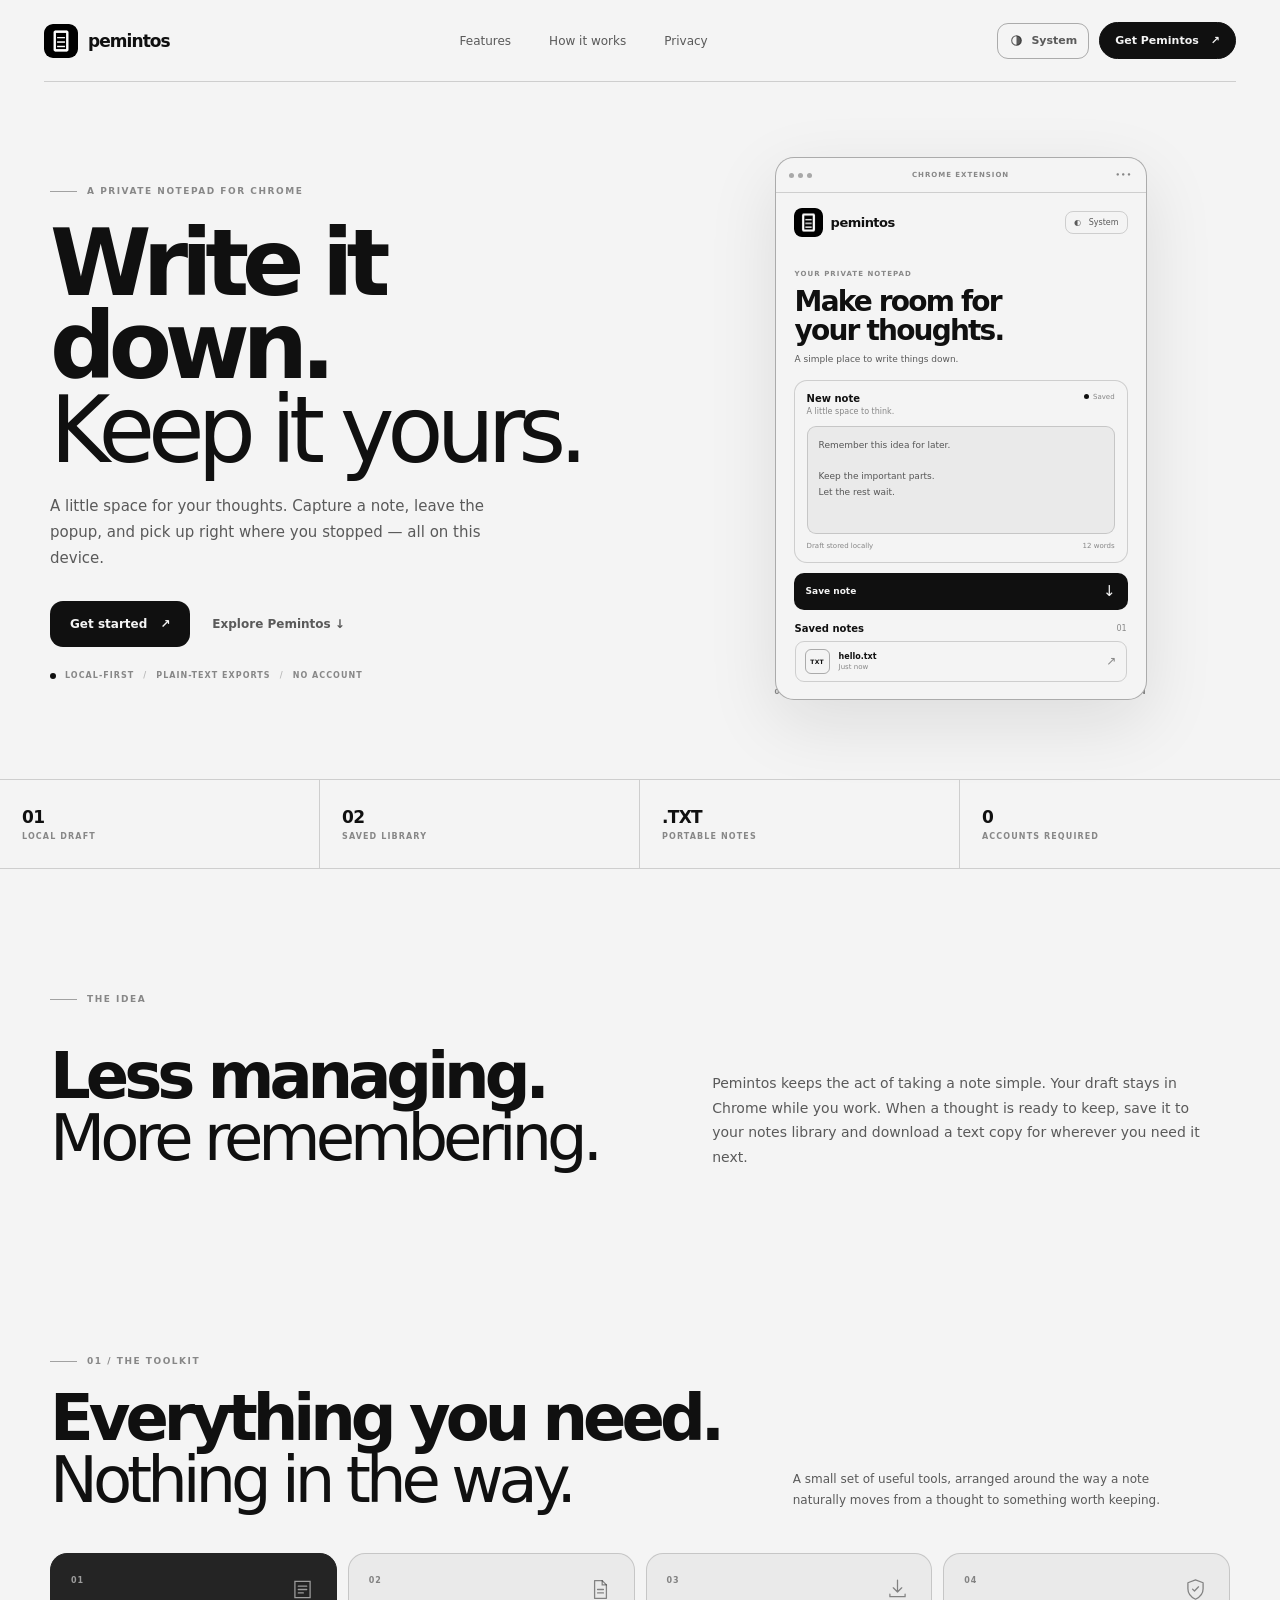
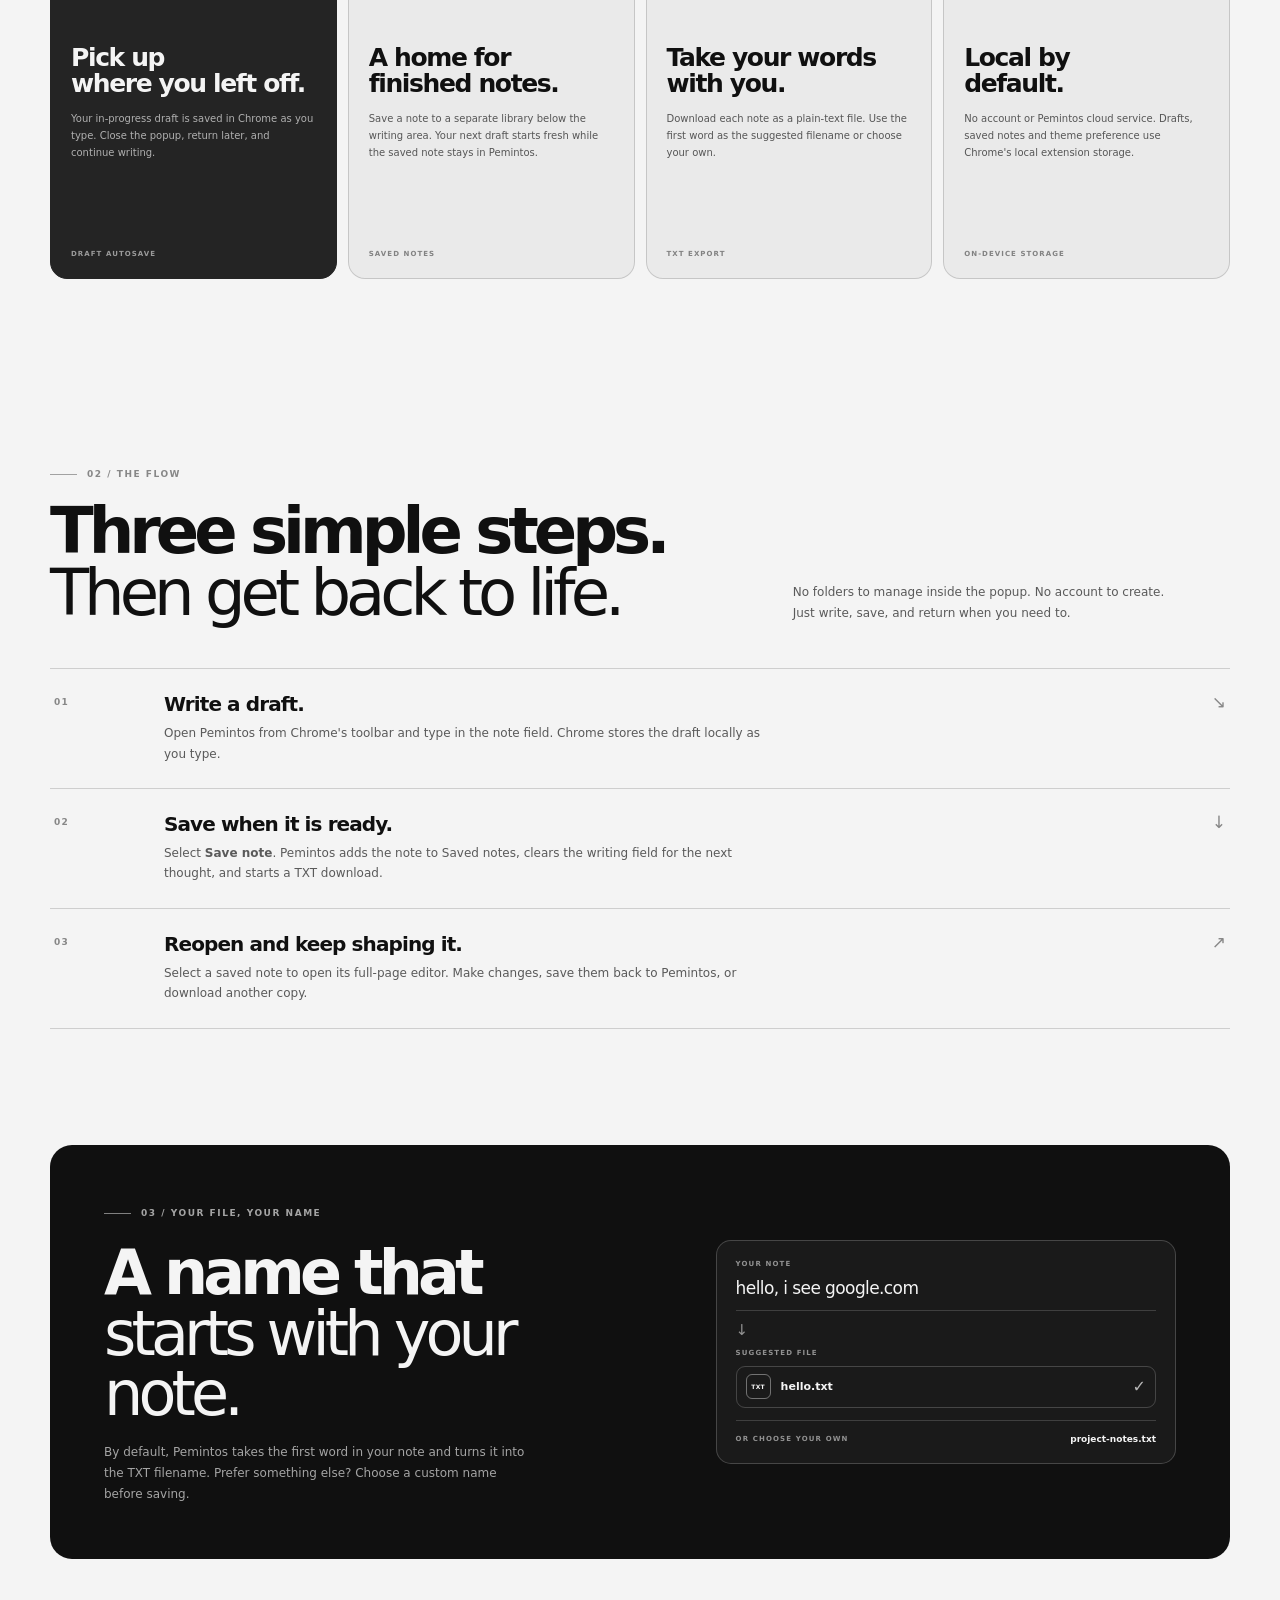
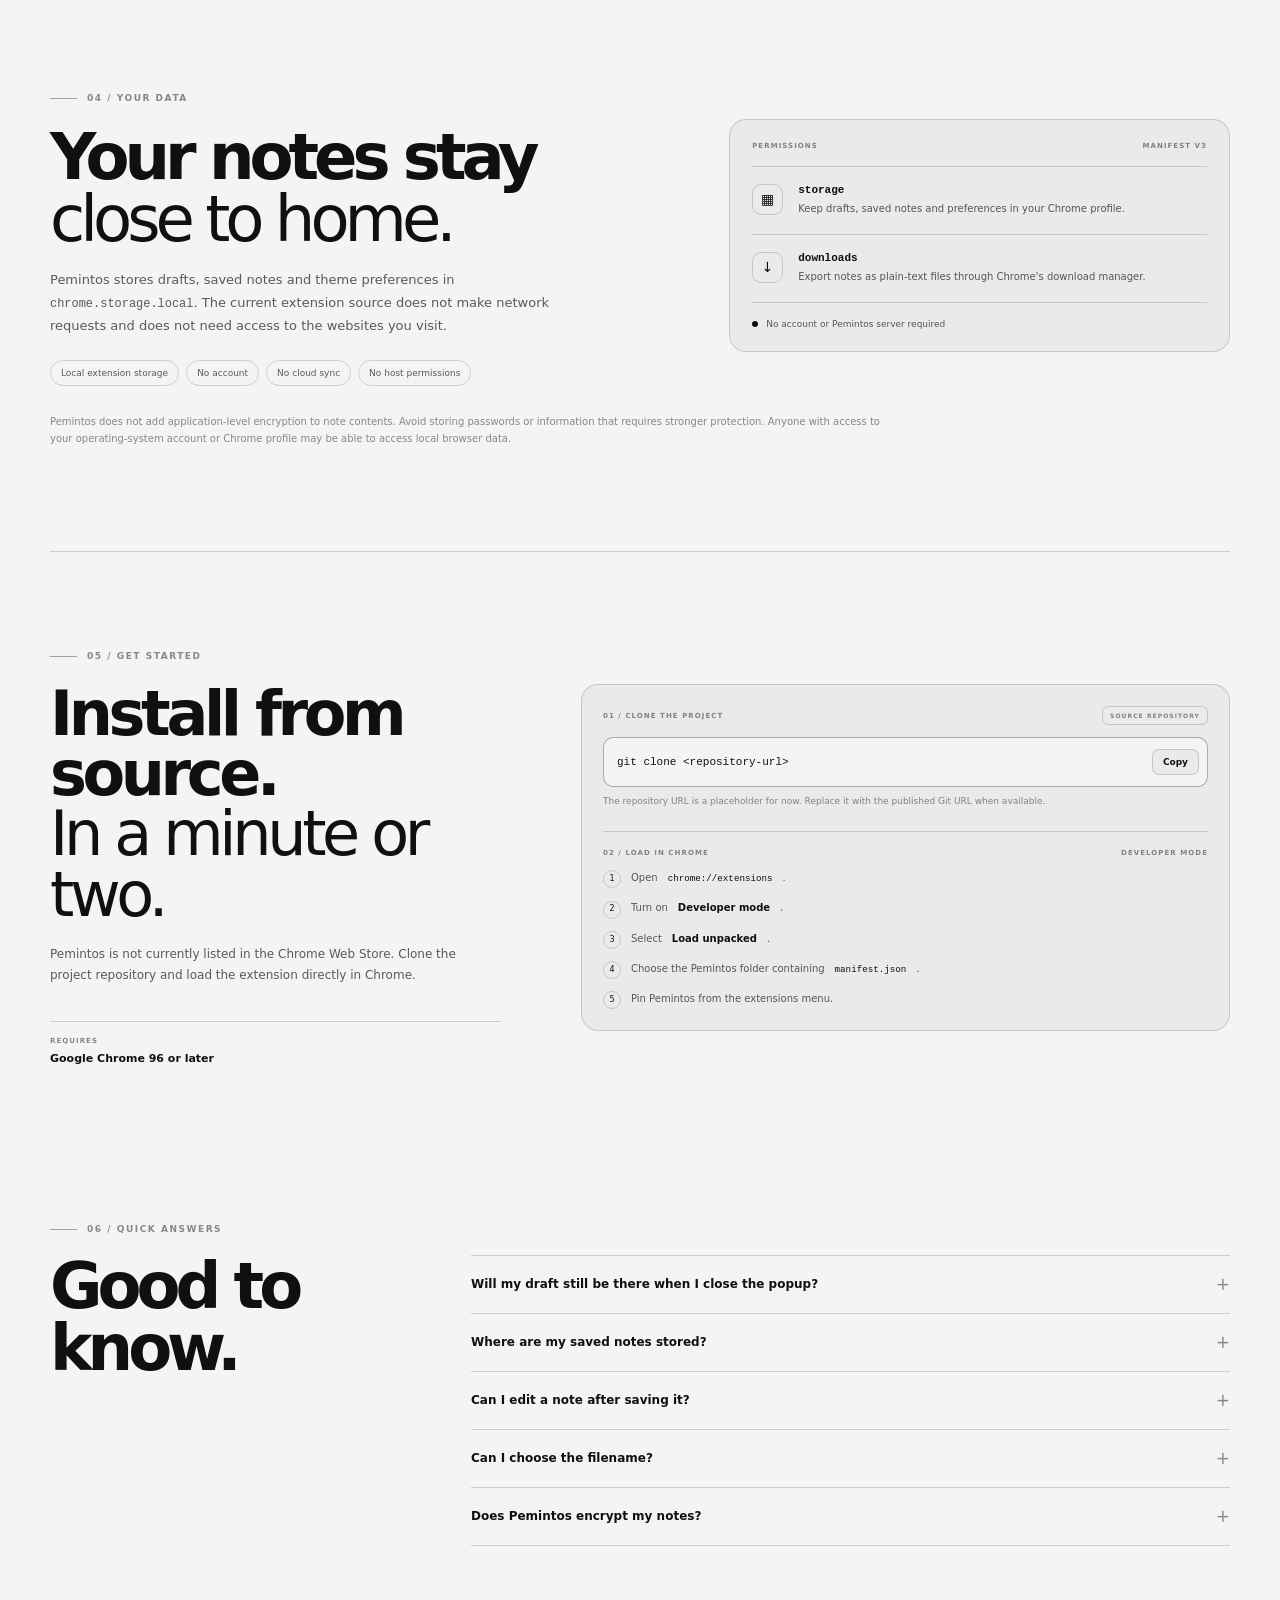
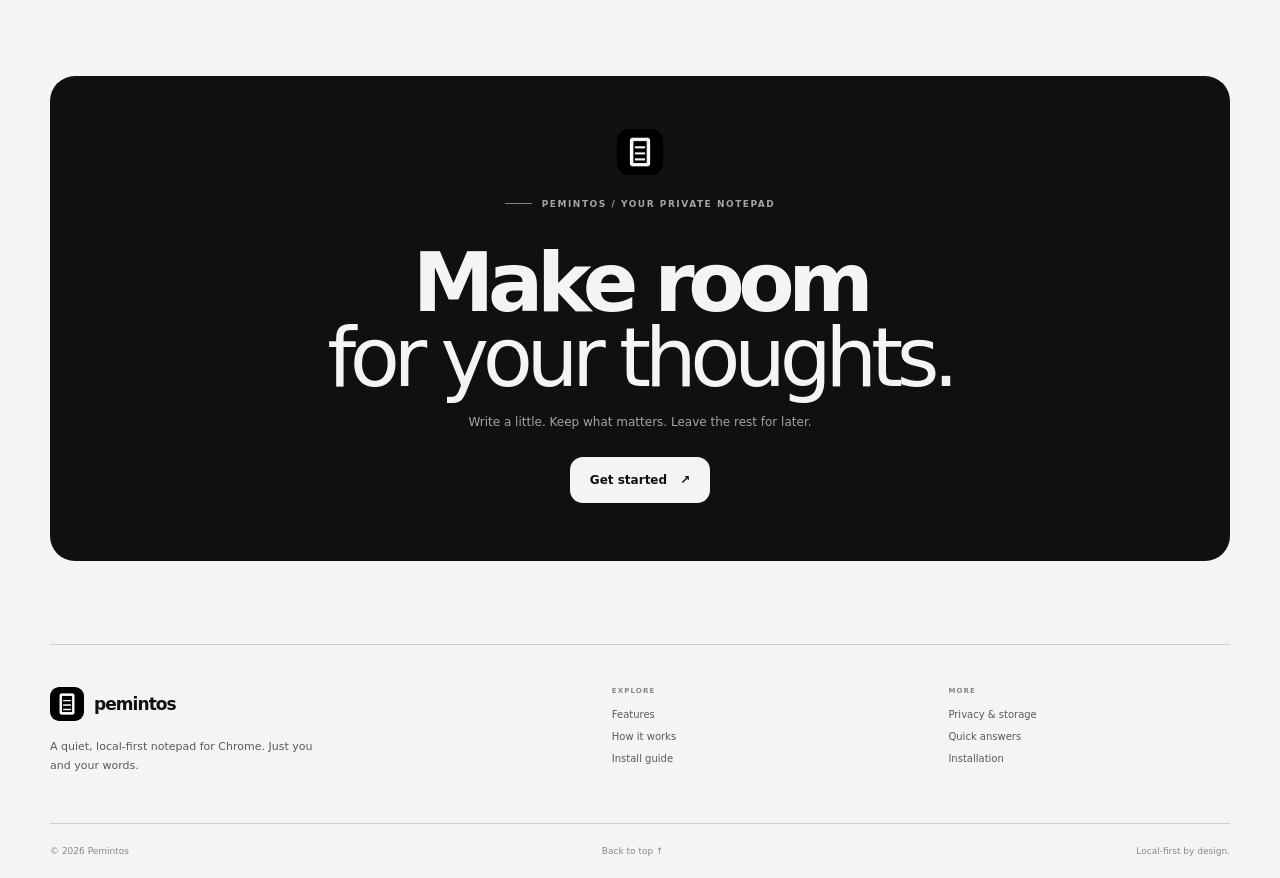
==== docs/index.html @ c8da576e "feat: initial release of Pemintos Chrome extension and website" ====
<!doctype html>
<html lang="en" data-theme="system">
<head>
  <meta charset="utf-8">
  <meta name="viewport" content="width=device-width, initial-scale=1">
  <meta name="color-scheme" content="light dark">
  <meta name="theme-color" content="#F4F4F4">
  <meta name="description" content="Pemintos is a quiet, local-first notepad for Chrome. Write a thought, keep it in your browser, and download it as a plain-text file when you're ready.">
  <meta property="og:type" content="website">
  <meta property="og:title" content="Pemintos — A little space for your thoughts">
  <meta property="og:description" content="A quiet, local-first notepad for Google Chrome.">
  <meta property="og:image" content="assets/logo.png">
  <title>Pemintos — A little space for your thoughts</title>
  <link rel="icon" type="image/png" href="assets/logo.png">
  <link rel="preload" href="assets/logo.png" as="image">
  <link rel="stylesheet" href="styles.css">
  <script src="script.js" defer></script>
</head>
<body>
  <header class="site-header" id="top">
    <a class="brand" href="#top" aria-label="Pemintos home">
      <img class="brand-mark" src="assets/logo.png" width="34" height="34" alt="">
      <span>pemintos</span>
    </a>

    <nav class="top-nav" aria-label="Main navigation">
      <a href="#features">Features</a>
      <a href="#how-it-works">How it works</a>
      <a href="#privacy">Privacy</a>
    </nav>

    <div class="top-actions">
      <button class="theme-button" id="themeToggle" type="button" aria-label="Change color theme" title="Theme: System. Click to change.">
        <svg viewBox="0 0 20 20" fill="none" aria-hidden="true">
          <circle cx="10" cy="10" r="6.4" stroke="currentColor" stroke-width="1.4"/>
          <path d="M10 3.6a6.4 6.4 0 0 1 0 12.8V3.6Z" fill="currentColor"/>
        </svg>
        <span id="themeLabel">System</span>
      </button>
      <a class="header-cta" href="#install">Get Pemintos <span aria-hidden="true">↗</span></a>
    </div>
  </header>

  <main>
    <section class="hero page-width" aria-labelledby="heroTitle">
      <div class="hero-copy reveal">
        <div class="eyebrow"><span class="eyebrow-rule"></span> A PRIVATE NOTEPAD FOR CHROME</div>
        <h1 id="heroTitle">Write it down.<br><em>Keep it yours.</em></h1>
        <p class="hero-lede">A little space for your thoughts. Capture a note, leave the popup, and pick up right where you stopped — all on this device.</p>
        <div class="hero-actions">
          <a class="button button-primary" href="#install">Get started <span aria-hidden="true">↗</span></a>
          <a class="text-link" href="#features">Explore Pemintos <span aria-hidden="true">↓</span></a>
        </div>
        <div class="hero-meta"><span class="meta-dot"></span> LOCAL-FIRST <span class="meta-separator">/</span> PLAIN-TEXT EXPORTS <span class="meta-separator">/</span> NO ACCOUNT</div>
      </div>

      <div class="hero-visual reveal delay-1" aria-label="Preview of the Pemintos Chrome extension">
        <div class="extension-window">
          <div class="window-bar">
            <div class="window-dots" aria-hidden="true"><i></i><i></i><i></i></div>
            <span>CHROME EXTENSION</span>
            <span class="window-menu" aria-hidden="true">•••</span>
          </div>
          <div class="extension-content">
            <div class="preview-brand">
              <div class="preview-brand-lockup">
                <img src="assets/logo.png" width="30" height="30" alt="">
                <strong>pemintos</strong>
              </div>
              <span class="preview-theme">◐ &nbsp; System</span>
            </div>
            <div class="preview-intro">
              <span class="preview-eyebrow">YOUR PRIVATE NOTEPAD</span>
              <div class="preview-title">Make room for<br>your thoughts.</div>
              <p>A simple place to write things down.</p>
            </div>
            <div class="preview-editor">
              <div class="preview-editor-head">
                <div><strong>New note</strong><small>A little space to think.</small></div>
                <span class="preview-status"><i></i> Saved</span>
              </div>
              <div class="preview-paper">Remember this idea for later.<br><br>Keep the important parts.<br>Let the rest wait.</div>
              <div class="preview-editor-foot"><span>Draft stored locally</span><span>12 words</span></div>
            </div>
            <div class="preview-save-row">
              <span>Save note</span>
              <span class="preview-save-icon" aria-hidden="true">↓</span>
            </div>
            <div class="preview-saved">
              <div class="preview-saved-head"><strong>Saved notes</strong><span>01</span></div>
              <div class="preview-note-row"><span class="file-glyph" aria-hidden="true">TXT</span><span><strong>hello.txt</strong><small>Just now</small></span><b aria-hidden="true">↗</b></div>
            </div>
          </div>
        </div>
        <div class="visual-caption"><span>01 / THE WRITING SPACE</span><span>SMALL BY DESIGN</span></div>
      </div>
    </section>

    <section class="facts-strip" aria-label="Pemintos at a glance">
      <div><strong>01</strong><span>LOCAL DRAFT</span></div>
      <div><strong>02</strong><span>SAVED LIBRARY</span></div>
      <div><strong>.TXT</strong><span>PORTABLE NOTES</span></div>
      <div><strong>0</strong><span>ACCOUNTS REQUIRED</span></div>
    </section>

    <section class="section page-width intro-section">
      <div class="eyebrow"><span class="eyebrow-rule"></span> THE IDEA</div>
      <div class="intro-layout">
        <h2>Less managing.<br><em>More remembering.</em></h2>
        <p>Pemintos keeps the act of taking a note simple. Your draft stays in Chrome while you work. When a thought is ready to keep, save it to your notes library and download a text copy for wherever you need it next.</p>
      </div>
    </section>

    <section class="section page-width features-section" id="features">
      <div class="section-heading-row">
        <div>
          <div class="eyebrow"><span class="eyebrow-rule"></span> 01 / THE TOOLKIT</div>
          <h2>Everything you need.<br><em>Nothing in the way.</em></h2>
        </div>
        <p class="section-side-copy">A small set of useful tools, arranged around the way a note naturally moves from a thought to something worth keeping.</p>
      </div>

      <div class="feature-grid">
        <article class="feature-card feature-card-dark reveal">
          <div class="feature-top"><span>01</span><svg viewBox="0 0 32 32" fill="none" aria-hidden="true"><path d="M7 6.5h18v19H7z" stroke="currentColor" stroke-width="1.5"/><path d="M11 12h10M11 16h10M11 20h6" stroke="currentColor" stroke-width="1.5" stroke-linecap="round"/></svg></div>
          <h3>Pick up<br>where you left off.</h3>
          <p>Your in-progress draft is saved in Chrome as you type. Close the popup, return later, and continue writing.</p>
          <span class="feature-tag">DRAFT AUTOSAVE</span>
        </article>
        <article class="feature-card reveal delay-1">
          <div class="feature-top"><span>02</span><svg viewBox="0 0 32 32" fill="none" aria-hidden="true"><path d="M9 5.5h9l5 5v16H9z" stroke="currentColor" stroke-width="1.5" stroke-linejoin="round"/><path d="M18 5.5v5h5M12.5 16h7M12.5 20h7" stroke="currentColor" stroke-width="1.5" stroke-linecap="round"/></svg></div>
          <h3>A home for<br>finished notes.</h3>
          <p>Save a note to a separate library below the writing area. Your next draft starts fresh while the saved note stays in Pemintos.</p>
          <span class="feature-tag">SAVED NOTES</span>
        </article>
        <article class="feature-card reveal">
          <div class="feature-top"><span>03</span><svg viewBox="0 0 32 32" fill="none" aria-hidden="true"><path d="M16 5v14m0 0 5-5m-5 5-5-5M7 21.5v3h18v-3" stroke="currentColor" stroke-width="1.5" stroke-linecap="round" stroke-linejoin="round"/></svg></div>
          <h3>Take your words<br>with you.</h3>
          <p>Download each note as a plain-text file. Use the first word as the suggested filename or choose your own.</p>
          <span class="feature-tag">TXT EXPORT</span>
        </article>
        <article class="feature-card reveal delay-1">
          <div class="feature-top"><span>04</span><svg viewBox="0 0 32 32" fill="none" aria-hidden="true"><path d="M16 4.5 25 8v7c0 6-3.8 10-9 12.5C10.8 25 7 21 7 15V8l9-3.5Z" stroke="currentColor" stroke-width="1.5" stroke-linejoin="round"/><path d="m12.5 15.5 2.3 2.3 4.8-5" stroke="currentColor" stroke-width="1.5" stroke-linecap="round" stroke-linejoin="round"/></svg></div>
          <h3>Local by<br>default.</h3>
          <p>No account or Pemintos cloud service. Drafts, saved notes and theme preference use Chrome's local extension storage.</p>
          <span class="feature-tag">ON-DEVICE STORAGE</span>
        </article>
      </div>
    </section>

    <section class="section page-width workflow-section" id="how-it-works">
      <div class="eyebrow"><span class="eyebrow-rule"></span> 02 / THE FLOW</div>
      <div class="workflow-heading">
        <h2>Three simple steps.<br><em>Then get back to life.</em></h2>
        <p>No folders to manage inside the popup. No account to create. Just write, save, and return when you need to.</p>
      </div>
      <div class="workflow-list">
        <article class="workflow-step">
          <span class="step-number">01</span>
          <div><h3>Write a draft.</h3><p>Open Pemintos from Chrome's toolbar and type in the note field. Chrome stores the draft locally as you type.</p></div>
          <span class="step-mark" aria-hidden="true">↘</span>
        </article>
        <article class="workflow-step">
          <span class="step-number">02</span>
          <div><h3>Save when it is ready.</h3><p>Select <strong>Save note</strong>. Pemintos adds the note to Saved notes, clears the writing field for the next thought, and starts a TXT download.</p></div>
          <span class="step-mark" aria-hidden="true">↓</span>
        </article>
        <article class="workflow-step">
          <span class="step-number">03</span>
          <div><h3>Reopen and keep shaping it.</h3><p>Select a saved note to open its full-page editor. Make changes, save them back to Pemintos, or download another copy.</p></div>
          <span class="step-mark" aria-hidden="true">↗</span>
        </article>
      </div>
    </section>

    <section class="filename-section page-width" aria-labelledby="filenameTitle">
      <div class="filename-copy">
        <div class="eyebrow light-eyebrow"><span class="eyebrow-rule"></span> 03 / YOUR FILE, YOUR NAME</div>
        <h2 id="filenameTitle">A name that<br><em>starts with your note.</em></h2>
        <p>By default, Pemintos takes the first word in your note and turns it into the TXT filename. Prefer something else? Choose a custom name before saving.</p>
      </div>
      <div class="filename-demo" aria-label="Example of automatic and custom filenames">
        <div class="demo-note">
          <span class="demo-label">YOUR NOTE</span>
          <p>hello, i see google.com</p>
        </div>
        <div class="demo-arrow" aria-hidden="true">↓</div>
        <div class="demo-result">
          <span class="demo-label">SUGGESTED FILE</span>
          <div class="demo-file"><span class="file-glyph">TXT</span><strong>hello.txt</strong><span class="demo-check">✓</span></div>
        </div>
        <div class="demo-custom"><span>OR CHOOSE YOUR OWN</span><strong>project-notes.txt</strong></div>
      </div>
    </section>

    <section class="section page-width privacy-section" id="privacy">
      <div class="privacy-layout">
        <div class="privacy-copy">
          <div class="eyebrow"><span class="eyebrow-rule"></span> 04 / YOUR DATA</div>
          <h2>Your notes stay<br><em>close to home.</em></h2>
          <p>Pemintos stores drafts, saved notes and theme preferences in <code>chrome.storage.local</code>. The current extension source does not make network requests and does not need access to the websites you visit.</p>
          <div class="privacy-tags"><span>Local extension storage</span><span>No account</span><span>No cloud sync</span><span>No host permissions</span></div>
        </div>
        <div class="privacy-card reveal">
          <div class="privacy-card-head"><span>PERMISSIONS</span><span>MANIFEST V3</span></div>
          <div class="permission-row"><span class="permission-symbol">▦</span><div><strong>storage</strong><p>Keep drafts, saved notes and preferences in your Chrome profile.</p></div></div>
          <div class="permission-row"><span class="permission-symbol">↓</span><div><strong>downloads</strong><p>Export notes as plain-text files through Chrome's download manager.</p></div></div>
          <div class="privacy-card-foot"><span class="privacy-dot"></span> No account or Pemintos server required</div>
        </div>
      </div>
      <p class="privacy-caveat">Pemintos does not add application-level encryption to note contents. Avoid storing passwords or information that requires stronger protection. Anyone with access to your operating-system account or Chrome profile may be able to access local browser data.</p>
    </section>

    <section class="section page-width install-section" id="install">
      <div class="eyebrow"><span class="eyebrow-rule"></span> 05 / GET STARTED</div>
      <div class="install-layout">
        <div class="install-copy">
          <h2>Install from source.<br><em>In a minute or two.</em></h2>
          <p>Pemintos is not currently listed in the Chrome Web Store. Clone the project repository and load the extension directly in Chrome.</p>
          <div class="install-requirement"><span>REQUIRES</span><strong>Google Chrome 96 or later</strong></div>
        </div>
        <div class="install-panel">
          <div class="install-panel-head"><span>01 / CLONE THE PROJECT</span><span class="source-status">SOURCE REPOSITORY</span></div>
          <div class="code-row">
            <code id="cloneCommand">git clone &lt;repository-url&gt;</code>
            <button class="copy-button" id="copyCloneCommand" type="button" aria-label="Copy git clone command">Copy</button>
          </div>
          <p class="clone-note">The repository URL is a placeholder for now. Replace it with the published Git URL when available.</p>
          <div class="install-divider"></div>
          <div class="install-panel-head"><span>02 / LOAD IN CHROME</span><span>DEVELOPER MODE</span></div>
          <ol class="install-steps">
            <li><span>1</span> Open <code>chrome://extensions</code>.</li>
            <li><span>2</span> Turn on <strong>Developer mode</strong>.</li>
            <li><span>3</span> Select <strong>Load unpacked</strong>.</li>
            <li><span>4</span> Choose the Pemintos folder containing <code>manifest.json</code>.</li>
            <li><span>5</span> Pin Pemintos from the extensions menu.</li>
          </ol>
        </div>
      </div>
    </section>

    <section class="section page-width faq-section" id="faq">
      <div class="eyebrow"><span class="eyebrow-rule"></span> 06 / QUICK ANSWERS</div>
      <div class="faq-layout">
        <h2>Good to know.</h2>
        <div class="faq-list">
          <details>
            <summary>Will my draft still be there when I close the popup?</summary>
            <p>Yes. Pemintos saves the current draft in Chrome's local extension storage as you type. Reopen the popup to continue where you left off.</p>
          </details>
          <details>
            <summary>Where are my saved notes stored?</summary>
            <p>Saved notes live in Pemintos' local extension storage, not in a regular folder on your computer. Downloaded TXT files are separate and follow Chrome's download settings.</p>
          </details>
          <details>
            <summary>Can I edit a note after saving it?</summary>
            <p>Yes. Select the note in Saved notes to open the full-page editor. Save changes to update the in-extension copy, or download the edited note as a TXT file.</p>
          </details>
          <details>
            <summary>Can I choose the filename?</summary>
            <p>Yes. Pemintos suggests a filename based on the first word of your note. Use the custom filename control to provide a different name.</p>
          </details>
          <details>
            <summary>Does Pemintos encrypt my notes?</summary>
            <p>No application-level encryption is currently added. Notes are stored through Chrome's local extension storage. Do not use Pemintos as a password manager or for highly sensitive information.</p>
          </details>
        </div>
      </div>
    </section>

    <section class="page-width final-cta-section">
      <div class="final-cta">
        <img src="assets/logo.png" width="46" height="46" alt="" class="final-logo">
        <div class="eyebrow light-eyebrow"><span class="eyebrow-rule"></span> PEMINTOS / YOUR PRIVATE NOTEPAD</div>
        <h2>Make room<br><em>for your thoughts.</em></h2>
        <p>Write a little. Keep what matters. Leave the rest for later.</p>
        <a class="button button-light" href="#install">Get started <span aria-hidden="true">↗</span></a>
      </div>
    </section>
  </main>

  <footer class="site-footer page-width">
    <div class="footer-main">
      <div class="footer-brand-block">
        <a class="brand" href="#top"><img class="brand-mark" src="assets/logo.png" width="34" height="34" alt=""><span>pemintos</span></a>
        <p>A quiet, local-first notepad for Chrome. Just you and your words.</p>
      </div>
      <div class="footer-links">
        <span>EXPLORE</span>
        <a href="#features">Features</a>
        <a href="#how-it-works">How it works</a>
        <a href="#install">Install guide</a>
      </div>
      <div class="footer-links">
        <span>MORE</span>
        <a href="#privacy">Privacy &amp; storage</a>
        <a href="#faq">Quick answers</a>
        <a href="#install">Installation</a>
      </div>
    </div>
    <div class="footer-bottom">
      <span>© <span id="year"></span> Pemintos</span>
      <a href="#top">Back to top ↑</a>
      <span>Local-first by design.</span>
    </div>
  </footer>

  <div class="toast" id="toast" role="status" aria-live="polite" hidden></div>
</body>
</html>
---- docs/styles.css ----
:root {
  color-scheme: light;
  --page: #F4F4F4;
  --surface: #F4F4F4;
  --surface-soft: rgba(36, 36, 36, .045);
  --surface-strong: #242424;
  --ink: #101010;
  --paper: #F4F4F4;
  --secondary: rgba(16, 16, 16, .68);
  --muted: rgba(16, 16, 16, .48);
  --line: rgba(36, 36, 36, .18);
  --line-strong: rgba(36, 36, 36, .35);
  --button-bg: #101010;
  --button-text: #F4F4F4;
  --dark-panel: #101010;
  --dark-panel-soft: #242424;
  --dark-text: #F4F4F4;
  --dark-muted: rgba(244, 244, 244, .65);
  --shadow: 0 22px 70px rgba(16, 16, 16, .10);
  font-family: system-ui, -apple-system, BlinkMacSystemFont, "SF Pro Text", "Segoe UI", Roboto, Arial, sans-serif;
  font-synthesis: none;
  text-rendering: optimizeLegibility;
  -webkit-font-smoothing: antialiased;
  -moz-osx-font-smoothing: grayscale;
}

:root[data-theme="dark"] {
  color-scheme: dark;
  --page: #101010;
  --surface: #242424;
  --surface-soft: rgba(244, 244, 244, .055);
  --surface-strong: #242424;
  --ink: #F4F4F4;
  --paper: #101010;
  --secondary: rgba(244, 244, 244, .68);
  --muted: rgba(244, 244, 244, .48);
  --line: rgba(244, 244, 244, .18);
  --line-strong: rgba(244, 244, 244, .34);
  --button-bg: #F4F4F4;
  --button-text: #101010;
  --dark-panel: #242424;
  --dark-panel-soft: #101010;
  --dark-text: #F4F4F4;
  --dark-muted: rgba(244, 244, 244, .65);
  --shadow: 0 22px 70px rgba(0, 0, 0, .28);
}

@media (prefers-color-scheme: dark) {
  :root[data-theme="system"] {
    color-scheme: dark;
    --page: #101010;
    --surface: #242424;
    --surface-soft: rgba(244, 244, 244, .055);
    --surface-strong: #242424;
    --ink: #F4F4F4;
    --paper: #101010;
    --secondary: rgba(244, 244, 244, .68);
    --muted: rgba(244, 244, 244, .48);
    --line: rgba(244, 244, 244, .18);
    --line-strong: rgba(244, 244, 244, .34);
    --button-bg: #F4F4F4;
    --button-text: #101010;
    --dark-panel: #242424;
    --dark-panel-soft: #101010;
    --dark-text: #F4F4F4;
    --dark-muted: rgba(244, 244, 244, .65);
    --shadow: 0 22px 70px rgba(0, 0, 0, .28);
  }
}

* { box-sizing: border-box; scrollbar-width: thin; scrollbar-color: var(--ink) transparent; }
html { scroll-behavior: smooth; scroll-padding-top: 92px; }
body { margin: 0; min-width: 320px; overflow-x: hidden; background: var(--page); color: var(--ink); }
body, button, a { -webkit-tap-highlight-color: transparent; }
button, input, textarea { font: inherit; }
a { color: inherit; text-decoration: none; }
button { color: inherit; }
::selection { background: var(--ink); color: var(--page); }
::-webkit-scrollbar { width: 8px; }
::-webkit-scrollbar-track { background: transparent; }
::-webkit-scrollbar-thumb { background: var(--ink); border: 2px solid var(--page); border-radius: 999px; }
::-webkit-scrollbar-thumb:hover { opacity: .75; }
:focus-visible { outline: 2px solid var(--ink); outline-offset: 4px; }

.page-width { width: min(calc(100% - 88px), 1180px); margin-inline: auto; }
.site-header {
  width: min(calc(100% - 88px), 1280px);
  min-height: 82px;
  margin-inline: auto;
  display: flex;
  align-items: center;
  justify-content: space-between;
  gap: 28px;
  border-bottom: 1px solid var(--line);
}
.brand { display: inline-flex; align-items: center; gap: 10px; flex: 0 0 auto; font-size: 17px; font-weight: 720; letter-spacing: -.055em; }
.brand-mark { display: block; width: 34px; height: 34px; object-fit: contain; border-radius: 9px; }
.top-nav { display: flex; align-items: center; justify-content: center; gap: clamp(18px, 3vw, 38px); color: var(--secondary); font-size: 12px; }
.top-nav a, .footer-links a, .footer-bottom a { transition: color .16s ease; }
.top-nav a:hover, .footer-links a:hover, .footer-bottom a:hover { color: var(--ink); }
.top-actions { display: flex; align-items: center; justify-content: flex-end; gap: 10px; }
.theme-button { min-height: 36px; padding: 0 11px; display: inline-flex; align-items: center; gap: 7px; border: 1px solid var(--line-strong); border-radius: 11px; background: transparent; color: var(--secondary); font-size: 11px; font-weight: 620; cursor: pointer; transition: background .16s ease, border-color .16s ease, transform .16s ease; }
.theme-button svg { width: 15px; height: 15px; }
.theme-button:hover { background: var(--surface-soft); border-color: var(--ink); }
.theme-button:active, .button:active { transform: translateY(1px); }
.header-cta { padding: 11px 15px; display: inline-flex; align-items: center; gap: 12px; border: 1px solid var(--ink); border-radius: 999px; background: var(--button-bg); color: var(--button-text); font-size: 11px; font-weight: 700; transition: opacity .16s ease, transform .16s ease; }
.header-cta:hover { opacity: .82; transform: translateY(-1px); }

.hero { min-height: 695px; display: grid; grid-template-columns: 1fr 1fr; align-items: center; gap: clamp(44px, 8vw, 118px); padding-top: 74px; padding-bottom: 78px; }
.hero-copy { max-width: 570px; }
.eyebrow { display: inline-flex; align-items: center; gap: 10px; color: var(--muted); font-size: 9px; line-height: 1.2; font-weight: 780; letter-spacing: .17em; text-transform: uppercase; }
.eyebrow-rule { width: 27px; height: 1px; flex: 0 0 27px; background: currentColor; opacity: .75; }
.hero h1, .section h2, .filename-copy h2, .final-cta h2 { margin: 25px 0 20px; font-size: clamp(58px, 7.2vw, 92px); line-height: .91; letter-spacing: -.078em; font-weight: 690; }
.hero h1 em, .section h2 em, .filename-copy h2 em, .final-cta h2 em { font-weight: 470; font-style: normal; }
.hero-lede { max-width: 440px; margin: 0; color: var(--secondary); font-size: 15px; line-height: 1.75; }
.hero-actions { display: flex; align-items: center; gap: 22px; flex-wrap: wrap; margin-top: 30px; }
.button { min-height: 46px; display: inline-flex; align-items: center; justify-content: center; gap: 13px; padding: 0 19px; border: 1px solid transparent; border-radius: 13px; font-size: 12px; font-weight: 700; transition: opacity .16s ease, transform .16s ease, background .16s ease, border-color .16s ease; }
.button-primary { background: var(--button-bg); color: var(--button-text); }
.button-primary:hover { opacity: .84; transform: translateY(-1px); }
.text-link { color: var(--secondary); font-size: 12px; font-weight: 680; transition: color .16s ease; }
.text-link:hover { color: var(--ink); }
.hero-meta { display: flex; align-items: center; flex-wrap: wrap; gap: 9px; margin-top: 24px; color: var(--muted); font-size: 8px; font-weight: 780; letter-spacing: .13em; }
.meta-dot { width: 6px; height: 6px; border-radius: 50%; background: var(--ink); }
.meta-separator { opacity: .55; }

.hero-visual { position: relative; min-height: 545px; display: grid; place-items: center; isolation: isolate; }
.extension-window { position: relative; z-index: 1; width: min(100%, 372px); padding: 0 0 17px; border: 1px solid var(--line-strong); border-radius: 19px; background: var(--page); box-shadow: var(--shadow); overflow: hidden; transform: none; }
.window-bar { height: 35px; display: grid; grid-template-columns: 1fr 1fr 1fr; align-items: center; padding: 0 13px; border-bottom: 1px solid var(--line); color: var(--muted); font-size: 7px; font-weight: 800; letter-spacing: .14em; }
.window-bar > span:nth-child(2) { text-align: center; }
.window-menu { text-align: right; letter-spacing: .18em; }
.window-dots { display: flex; gap: 4px; }
.window-dots i { width: 5px; height: 5px; border-radius: 50%; background: var(--muted); opacity: .7; }
.extension-content { width: 100%; padding: 15px 18px 0; }
.preview-brand { display: flex; align-items: center; justify-content: space-between; }
.preview-brand-lockup { display: inline-flex; align-items: center; gap: 8px; font-size: 13px; letter-spacing: -.04em; }
.preview-brand-lockup img { width: 29px; height: 29px; border-radius: 8px; }
.preview-theme { padding: 6px 8px; border: 1px solid var(--line); border-radius: 8px; color: var(--secondary); font-size: 8px; }
.preview-intro { padding: 24px 1px 16px; }
.preview-eyebrow { color: var(--muted); font-size: 7px; font-weight: 800; letter-spacing: .15em; }
.preview-title { margin-top: 8px; font-size: 28px; line-height: 1.02; letter-spacing: -.065em; font-weight: 720; }
.preview-intro p { margin: 8px 0 0; color: var(--secondary); font-size: 9px; }
.preview-editor { padding: 12px; border: 1px solid var(--line); border-radius: 13px; background: var(--surface); }
.preview-editor-head { display: flex; align-items: flex-start; justify-content: space-between; }
.preview-editor-head strong, .preview-saved-head strong { display: block; font-size: 10px; }
.preview-editor-head small { display: block; margin-top: 3px; color: var(--muted); font-size: 8px; }
.preview-status { display: inline-flex; align-items: center; gap: 4px; color: var(--muted); font-size: 7px; }
.preview-status i { width: 5px; height: 5px; border-radius: 50%; background: var(--ink); }
.preview-paper { min-height: 108px; margin-top: 10px; padding: 11px; border: 1px solid var(--line); border-radius: 9px; background: var(--surface-soft); color: var(--secondary); font-size: 9px; line-height: 1.75; }
.preview-editor-foot { display: flex; justify-content: space-between; padding-top: 8px; color: var(--muted); font-size: 7px; }
.preview-save-row { min-height: 37px; margin-top: 10px; padding: 0 12px; display: flex; align-items: center; justify-content: space-between; border-radius: 10px; background: var(--button-bg); color: var(--button-text); font-size: 9px; font-weight: 700; }
.preview-save-icon { font-size: 15px; font-weight: 400; }
.preview-saved { padding: 13px 1px 0; }
.preview-saved-head { display: flex; align-items: center; justify-content: space-between; margin-bottom: 7px; }
.preview-saved-head > span { color: var(--muted); font-size: 8px; }
.preview-note-row { min-height: 41px; display: flex; align-items: center; gap: 9px; padding: 7px 9px; border: 1px solid var(--line); border-radius: 9px; }
.file-glyph { width: 25px; height: 25px; display: grid; place-items: center; border: 1px solid var(--line-strong); border-radius: 6px; font-size: 6px; font-weight: 800; letter-spacing: .04em; }
.preview-note-row > span:nth-child(2) { flex: 1; }
.preview-note-row strong { display: block; font-size: 8px; }
.preview-note-row small { display: block; margin-top: 2px; color: var(--muted); font-size: 7px; }
.preview-note-row b { font-size: 12px; font-weight: 500; color: var(--muted); }
.visual-caption { width: min(100%, 372px); display: flex; justify-content: space-between; position: absolute; bottom: 5px; color: var(--muted); font-size: 7px; font-weight: 750; letter-spacing: .14em; }

.facts-strip { display: grid; grid-template-columns: repeat(4, 1fr); border-top: 1px solid var(--line); border-bottom: 1px solid var(--line); }
.facts-strip > div { min-height: 88px; display: flex; flex-direction: column; justify-content: center; gap: 5px; padding: 16px max(22px, calc((100vw - 1180px) / 8)); border-right: 1px solid var(--line); }
.facts-strip > div:last-child { border-right: 0; }
.facts-strip strong { font-size: 17px; letter-spacing: -.04em; }
.facts-strip span { color: var(--muted); font-size: 8px; font-weight: 760; letter-spacing: .14em; }

.section { padding-top: 116px; padding-bottom: 116px; }
.intro-section { padding-bottom: 90px; }
.intro-layout { display: grid; grid-template-columns: 1.05fr .95fr; gap: 90px; align-items: end; margin-top: 20px; }
.section h2, .filename-copy h2 { font-size: clamp(42px, 5vw, 64px); line-height: .97; margin: 20px 0 0; }
.intro-layout p, .section-side-copy, .workflow-heading p, .install-copy > p { max-width: 500px; margin: 0; color: var(--secondary); font-size: 14px; line-height: 1.75; }

.features-section { padding-top: 88px; }
.section-heading-row { display: grid; grid-template-columns: 1fr .65fr; gap: 70px; align-items: end; margin-bottom: 42px; }
.section-heading-row h2 { margin-top: 20px; }
.section-side-copy { max-width: 380px; font-size: 12px; }
.feature-grid { display: grid; grid-template-columns: repeat(4, 1fr); gap: 11px; }
.feature-card { min-height: 326px; display: flex; flex-direction: column; padding: 22px 20px 20px; border: 1px solid var(--line); border-radius: 17px; background: var(--surface-soft); }
.feature-card-dark { background: var(--surface-strong); color: #F4F4F4; border-color: var(--surface-strong); }
.feature-top { display: flex; align-items: flex-start; justify-content: space-between; color: var(--muted); font-size: 8px; font-weight: 800; letter-spacing: .13em; }
.feature-card-dark .feature-top { color: rgba(244, 244, 244, .58); }
.feature-top svg { width: 27px; height: 27px; }
.feature-card h3 { margin: 42px 0 13px; font-size: clamp(20px, 2vw, 25px); line-height: 1.03; letter-spacing: -.055em; }
.feature-card p { margin: 0; color: var(--secondary); font-size: 10px; line-height: 1.7; }
.feature-card-dark p { color: rgba(244, 244, 244, .67); }
.feature-tag { margin-top: auto; padding-top: 25px; color: var(--muted); font-size: 7px; font-weight: 800; letter-spacing: .15em; }
.feature-card-dark .feature-tag { color: rgba(244, 244, 244, .57); }

.workflow-section { padding-top: 65px; }
.workflow-heading { display: grid; grid-template-columns: 1fr .65fr; gap: 70px; align-items: end; margin-top: 20px; margin-bottom: 44px; }
.workflow-heading h2 { margin: 0; }
.workflow-heading p { max-width: 380px; font-size: 12px; }
.workflow-list { border-top: 1px solid var(--line); }
.workflow-step { display: grid; grid-template-columns: 90px 1fr 44px; gap: 20px; align-items: start; padding: 23px 4px 24px; border-bottom: 1px solid var(--line); }
.step-number { padding-top: 5px; color: var(--muted); font-size: 9px; font-weight: 800; letter-spacing: .14em; }
.workflow-step h3 { margin: 0 0 7px; font-size: 20px; letter-spacing: -.045em; }
.workflow-step p { max-width: 620px; margin: 0; color: var(--secondary); font-size: 12px; line-height: 1.7; }
.step-mark { justify-self: end; font-size: 17px; color: var(--muted); }

.filename-section { display: grid; grid-template-columns: 1fr .85fr; gap: 70px; align-items: center; padding: 54px 54px; border-radius: 22px; background: var(--dark-panel); color: var(--dark-text); }
.light-eyebrow { color: var(--dark-muted); }
.filename-copy h2 { margin-top: 25px; font-size: clamp(42px, 5vw, 62px); }
.filename-copy > p { max-width: 430px; margin: 18px 0 0; color: var(--dark-muted); font-size: 12px; line-height: 1.75; }
.filename-demo { padding: 19px; border: 1px solid rgba(244, 244, 244, .2); border-radius: 15px; background: rgba(244, 244, 244, .045); }
.demo-label, .demo-custom > span { display: block; color: rgba(244, 244, 244, .55); font-size: 7px; font-weight: 800; letter-spacing: .16em; }
.demo-note { padding: 0 0 12px; border-bottom: 1px solid rgba(244, 244, 244, .17); }
.demo-note p { margin: 10px 0 0; font-size: 17px; letter-spacing: -.035em; }
.demo-arrow { padding: 10px 0; color: rgba(244, 244, 244, .55); font-size: 15px; }
.demo-result { padding-bottom: 12px; }
.demo-file { min-height: 42px; margin-top: 9px; padding: 7px 9px; display: flex; align-items: center; gap: 10px; border: 1px solid rgba(244, 244, 244, .2); border-radius: 9px; }
.demo-file .file-glyph { border-color: rgba(244, 244, 244, .4); }
.demo-file strong { flex: 1; font-size: 11px; }
.demo-check { color: rgba(244, 244, 244, .72); }
.demo-custom { padding-top: 13px; border-top: 1px solid rgba(244, 244, 244, .17); display: flex; justify-content: space-between; gap: 10px; align-items: center; }
.demo-custom strong { font-size: 9px; font-weight: 600; }

.privacy-section { padding-top: 125px; padding-bottom: 104px; }
.privacy-layout { display: grid; grid-template-columns: 1fr .85fr; gap: 90px; align-items: center; }
.privacy-copy h2 { margin-top: 22px; }
.privacy-copy > p { max-width: 510px; margin: 19px 0 0; color: var(--secondary); font-size: 13px; line-height: 1.75; }
code { font-family: ui-monospace, SFMono-Regular, Menlo, Consolas, monospace; font-size: .92em; }
.privacy-tags { display: flex; flex-wrap: wrap; gap: 7px; margin-top: 23px; }
.privacy-tags span { padding: 7px 10px; border: 1px solid var(--line); border-radius: 999px; color: var(--secondary); font-size: 9px; }
.privacy-card { padding: 22px; border: 1px solid var(--line); border-radius: 17px; background: var(--surface-soft); }
.privacy-card-head { display: flex; justify-content: space-between; padding-bottom: 16px; border-bottom: 1px solid var(--line); color: var(--muted); font-size: 7px; font-weight: 800; letter-spacing: .15em; }
.permission-row { display: grid; grid-template-columns: 34px 1fr; gap: 12px; align-items: start; padding: 17px 0; border-bottom: 1px solid var(--line); }
.permission-symbol { width: 31px; height: 31px; display: grid; place-items: center; border: 1px solid var(--line); border-radius: 9px; font-size: 14px; }
.permission-row strong { display: block; font-family: ui-monospace, SFMono-Regular, Menlo, Consolas, monospace; font-size: 11px; }
.permission-row p { margin: 5px 0 0; color: var(--secondary); font-size: 10px; line-height: 1.6; }
.privacy-card-foot { display: flex; align-items: center; gap: 8px; padding-top: 16px; color: var(--secondary); font-size: 9px; }
.privacy-dot { width: 6px; height: 6px; border-radius: 50%; background: var(--ink); }
.privacy-caveat { max-width: 850px; margin: 27px 0 0; color: var(--muted); font-size: 10px; line-height: 1.7; }

.install-section { padding-top: 90px; padding-bottom: 125px; border-top: 1px solid var(--line); }
.install-layout { display: grid; grid-template-columns: .82fr 1.18fr; gap: 80px; align-items: start; margin-top: 22px; }
.install-copy h2 { margin: 0; font-size: clamp(42px, 5vw, 62px); line-height: .97; letter-spacing: -.07em; }
.install-copy > p { margin-top: 19px; font-size: 12px; }
.install-requirement { margin-top: 35px; padding-top: 15px; border-top: 1px solid var(--line); display: flex; flex-direction: column; gap: 7px; }
.install-requirement span { color: var(--muted); font-size: 7px; font-weight: 800; letter-spacing: .15em; }
.install-requirement strong { font-size: 11px; }
.install-panel { padding: 21px; border: 1px solid var(--line); border-radius: 17px; background: var(--surface-soft); }
.install-panel-head { display: flex; align-items: center; justify-content: space-between; gap: 14px; color: var(--muted); font-size: 7px; font-weight: 800; letter-spacing: .15em; }
.source-status { padding: 5px 7px; border: 1px solid var(--line); border-radius: 6px; font-size: 6px; }
.code-row { min-height: 50px; margin-top: 12px; padding: 7px 8px 7px 13px; display: flex; align-items: center; justify-content: space-between; gap: 12px; border: 1px solid var(--line-strong); border-radius: 10px; background: var(--page); }
.code-row code { overflow-wrap: anywhere; color: var(--ink); font-size: 11px; }
.copy-button { flex: 0 0 auto; padding: 7px 10px; border: 1px solid var(--line); border-radius: 7px; background: var(--surface-soft); color: var(--ink); font-size: 9px; font-weight: 700; cursor: pointer; transition: border-color .16s ease, background .16s ease; }
.copy-button:hover { border-color: var(--ink); }
.clone-note { margin: 8px 0 0; color: var(--muted); font-size: 9px; line-height: 1.55; }
.install-divider { margin: 22px 0 17px; border-top: 1px solid var(--line); }
.install-steps { margin: 13px 0 0; padding: 0; display: grid; gap: 12px; list-style: none; }
.install-steps li { display: flex; align-items: baseline; gap: 10px; color: var(--secondary); font-size: 10px; line-height: 1.55; }
.install-steps li > span { width: 18px; height: 18px; flex: 0 0 18px; display: grid; place-items: center; border: 1px solid var(--line); border-radius: 50%; color: var(--ink); font-size: 8px; }
.install-steps strong { color: var(--ink); }
.install-steps code { color: var(--ink); }

.faq-section { padding-top: 25px; padding-bottom: 130px; }
.faq-layout { display: grid; grid-template-columns: .62fr 1.38fr; gap: 80px; margin-top: 20px; }
.faq-layout h2 { margin: 0; }
.faq-list { border-top: 1px solid var(--line); }
.faq-list details { border-bottom: 1px solid var(--line); }
.faq-list summary { min-height: 57px; display: flex; align-items: center; justify-content: space-between; gap: 18px; cursor: pointer; list-style: none; font-size: 12px; font-weight: 680; }
.faq-list summary::-webkit-details-marker { display: none; }
.faq-list summary::after { content: "+"; color: var(--muted); font-size: 17px; font-weight: 400; }
.faq-list details[open] summary::after { content: "−"; }
.faq-list details p { max-width: 650px; margin: -1px 28px 18px 0; color: var(--secondary); font-size: 11px; line-height: 1.7; }

.final-cta-section { padding-bottom: 83px; }
.final-cta { min-height: 480px; padding: 53px 28px 58px; display: flex; flex-direction: column; align-items: center; justify-content: center; border-radius: 25px; background: var(--dark-panel); color: var(--dark-text); text-align: center; }
.final-logo { width: 46px; height: 46px; margin-bottom: 24px; border-radius: 12px; }
.final-cta h2 { margin: 37px 0 17px; font-size: clamp(54px, 7.4vw, 82px); }
.final-cta > p { max-width: 390px; margin: 0; color: var(--dark-muted); font-size: 12px; line-height: 1.65; }
.button-light { margin-top: 25px; background: #F4F4F4; color: #101010; }
.button-light:hover { opacity: .82; transform: translateY(-1px); }

.site-footer { padding-top: 42px; border-top: 1px solid var(--line); }
.footer-main { display: grid; grid-template-columns: 1.35fr .75fr .75fr; gap: 55px; padding-bottom: 47px; }
.footer-brand-block p { max-width: 285px; margin: 13px 0 0; color: var(--secondary); font-size: 11px; line-height: 1.7; }
.footer-links { display: flex; flex-direction: column; align-items: flex-start; gap: 11px; color: var(--secondary); font-size: 10px; }
.footer-links > span { margin-bottom: 3px; color: var(--muted); font-size: 7px; font-weight: 800; letter-spacing: .16em; }
.footer-bottom { min-height: 55px; display: flex; align-items: center; justify-content: space-between; gap: 20px; border-top: 1px solid var(--line); color: var(--muted); font-size: 9px; }

.toast { position: fixed; z-index: 10; right: 24px; bottom: 22px; max-width: calc(100vw - 48px); padding: 12px 15px; border: 1px solid rgba(244, 244, 244, .18); border-radius: 11px; background: #242424; color: #F4F4F4; box-shadow: var(--shadow); font-size: 11px; }
.toast[hidden] { display: none; }
.reveal { opacity: 0; transform: translateY(14px); transition: opacity .55s ease, transform .65s cubic-bezier(.2, .75, .25, 1); }
.reveal.visible { opacity: 1; transform: translateY(0); }
.delay-1 { transition-delay: 90ms; }

@media (max-width: 980px) {
  .page-width, .site-header { width: min(calc(100% - 52px), 1180px); }
  .hero { min-height: 620px; gap: 35px; }
  .hero h1 { font-size: clamp(54px, 7vw, 76px); }
  .hero-visual { min-height: 500px; }
  .feature-grid { grid-template-columns: repeat(2, 1fr); }
  .feature-card { min-height: 285px; }
  .filename-section { gap: 35px; padding: 42px 34px; }
  .privacy-layout, .install-layout { gap: 45px; }
  .facts-strip > div { padding-inline: 24px; }
}

@media (max-width: 700px) {
  html { scroll-padding-top: 72px; }
  .page-width, .site-header { width: min(calc(100% - 36px), 560px); }
  .site-header { min-height: 70px; gap: 12px; }
  .brand { font-size: 16px; }
  .brand-mark { width: 30px; height: 30px; }
  .top-nav { display: none; }
  .top-actions { margin-left: auto; }
  .theme-button { min-height: 33px; padding-inline: 9px; }
  .header-cta { padding: 10px 12px; font-size: 10px; }
  .hero { min-height: auto; grid-template-columns: 1fr; gap: 24px; padding-top: 67px; padding-bottom: 52px; }
  .hero-copy { max-width: 560px; }
  .hero h1 { margin-top: 23px; font-size: clamp(54px, 13vw, 76px); }
  .hero-lede { max-width: 420px; font-size: 13px; }
  .hero-visual { min-height: 500px; margin-top: 4px; }
  .extension-window { width: min(100%, 365px); }
  .visual-caption { width: min(100%, 365px); }
  .facts-strip { grid-template-columns: repeat(2, 1fr); }
  .facts-strip > div { min-height: 75px; padding: 13px 18px; border-bottom: 1px solid var(--line); }
  .facts-strip > div:nth-child(2) { border-right: 0; }
  .facts-strip > div:nth-child(3), .facts-strip > div:nth-child(4) { border-bottom: 0; }
  .section { padding-top: 82px; padding-bottom: 82px; }
  .intro-section { padding-bottom: 68px; }
  .intro-layout, .section-heading-row, .workflow-heading, .privacy-layout, .install-layout, .faq-layout { grid-template-columns: 1fr; gap: 20px; }
  .intro-layout { margin-top: 18px; }
  .section h2, .filename-copy h2 { font-size: clamp(42px, 11vw, 58px); }
  .intro-layout p, .section-side-copy, .workflow-heading p { font-size: 12px; }
  .features-section { padding-top: 62px; }
  .section-heading-row { margin-bottom: 28px; }
  .feature-grid { gap: 9px; }
  .feature-card { min-height: 285px; padding: 17px 15px 16px; }
  .feature-card h3 { margin-top: 32px; font-size: 22px; }
  .feature-card p { font-size: 9px; }
  .workflow-section { padding-top: 35px; }
  .workflow-heading { margin-bottom: 26px; }
  .workflow-step { grid-template-columns: 38px 1fr 20px; gap: 10px; padding: 20px 0; }
  .workflow-step h3 { font-size: 17px; }
  .workflow-step p { font-size: 10px; }
  .filename-section { grid-template-columns: 1fr; gap: 27px; padding: 32px 22px; border-radius: 18px; }
  .filename-copy h2 { font-size: clamp(42px, 11vw, 58px); }
  .filename-copy > p { font-size: 11px; }
  .filename-demo { padding: 15px; }
  .privacy-section { padding-top: 88px; padding-bottom: 82px; }
  .privacy-layout { gap: 28px; }
  .privacy-copy > p { font-size: 11px; }
  .privacy-card { padding: 17px; }
  .privacy-caveat { font-size: 9px; }
  .install-section { padding-top: 68px; padding-bottom: 86px; }
  .install-layout { gap: 27px; }
  .install-copy h2 { font-size: clamp(42px, 11vw, 58px); }
  .install-panel { padding: 16px; }
  .faq-section { padding-top: 0; padding-bottom: 90px; }
  .faq-layout { gap: 24px; }
  .faq-layout h2 { font-size: 43px; }
  .faq-list summary { min-height: 54px; font-size: 11px; }
  .final-cta-section { padding-bottom: 58px; }
  .final-cta { min-height: 390px; padding: 38px 22px; border-radius: 19px; }
  .final-cta h2 { font-size: clamp(50px, 12vw, 68px); }
  .footer-main { grid-template-columns: 1fr 1fr; gap: 30px 20px; }
  .footer-brand-block { grid-column: 1 / -1; }
  .footer-bottom { min-height: 58px; flex-wrap: wrap; padding: 12px 0; font-size: 8px; }
}

@media (max-width: 390px) {
  .page-width, .site-header { width: calc(100% - 28px); }
  .top-actions { gap: 6px; }
  .theme-button { gap: 5px; font-size: 10px; }
  .header-cta { padding-inline: 9px; }
  .hero h1 { font-size: 52px; }
  .hero-visual { min-height: 465px; }
  .extension-content { padding-inline: 13px; }
  .feature-card { min-height: 300px; padding-inline: 12px; }
  .feature-card h3 { font-size: 19px; }
  .demo-custom { align-items: flex-start; flex-direction: column; }
}

@media (prefers-reduced-motion: reduce) {
  html { scroll-behavior: auto; }
  *, *::before, *::after { animation-duration: .01ms !important; animation-iteration-count: 1 !important; transition-duration: .01ms !important; scroll-behavior: auto !important; }
  .reveal { opacity: 1; transform: none; }
}
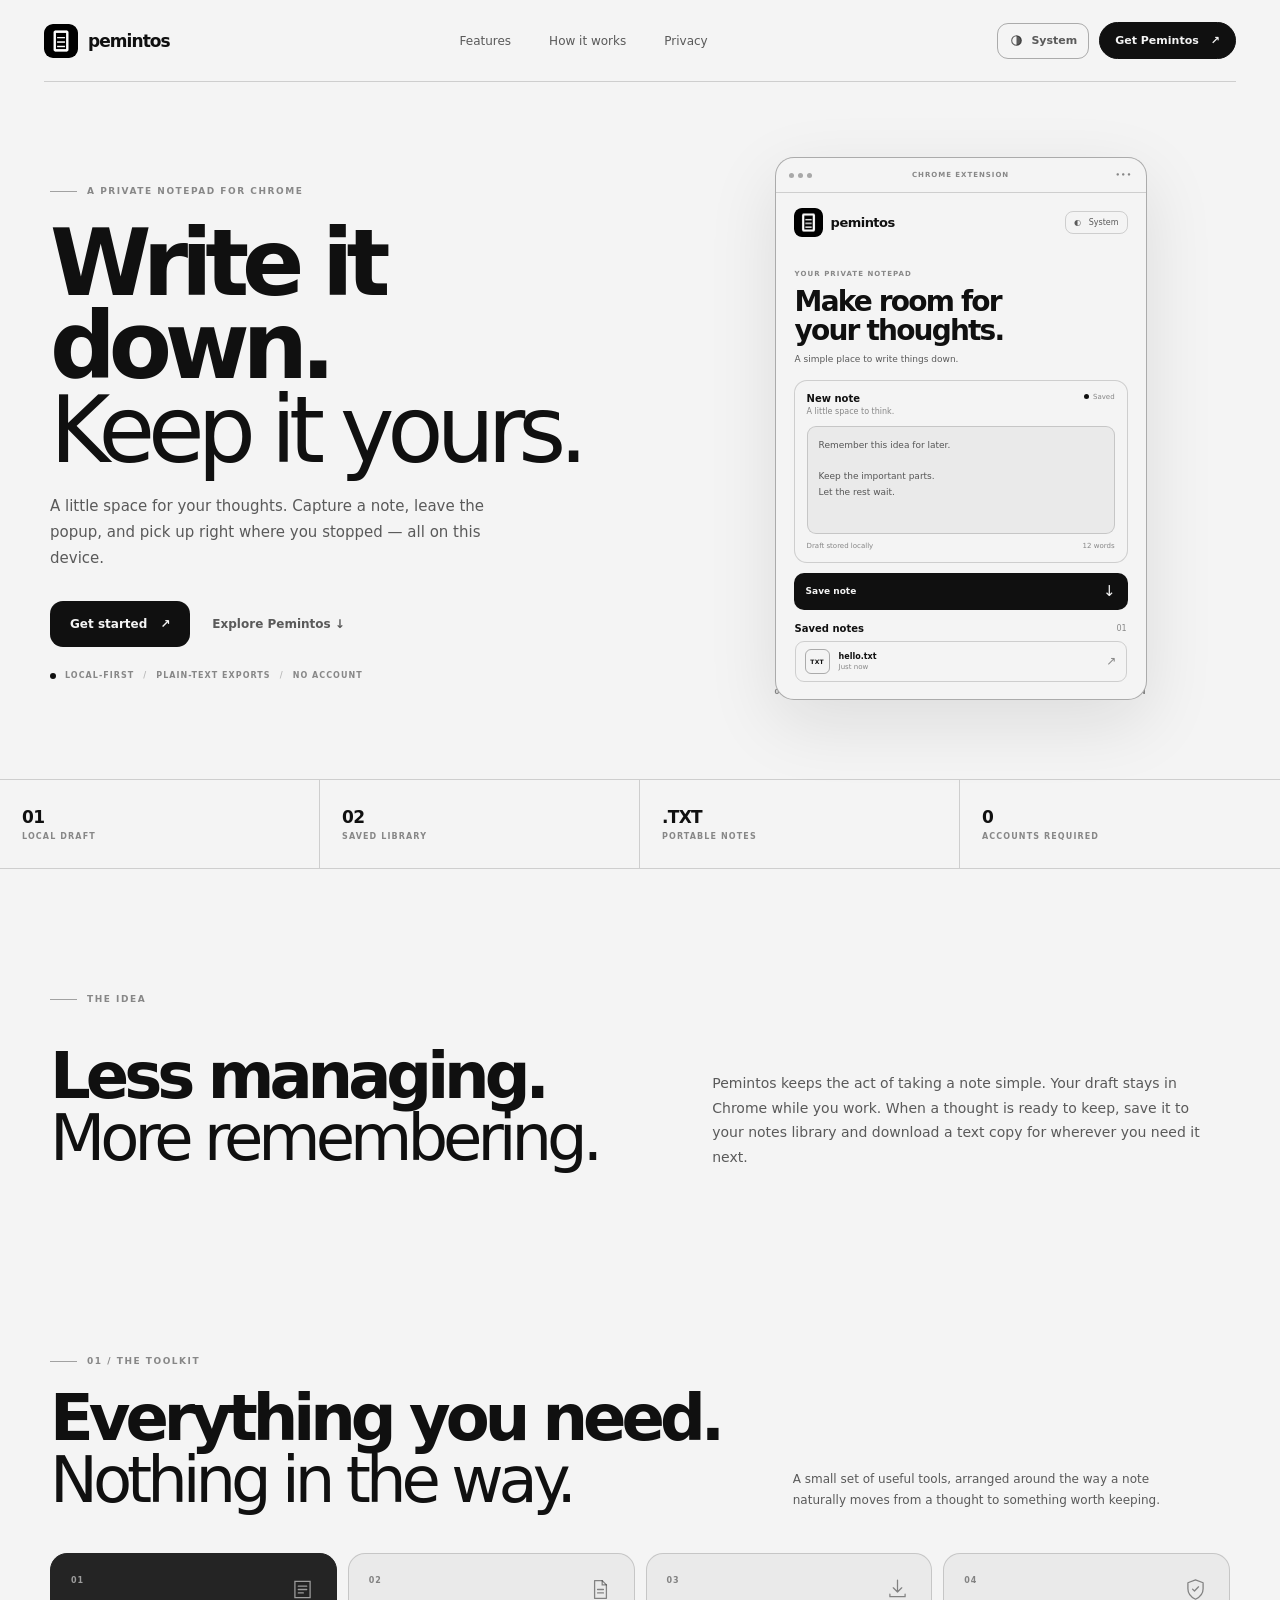
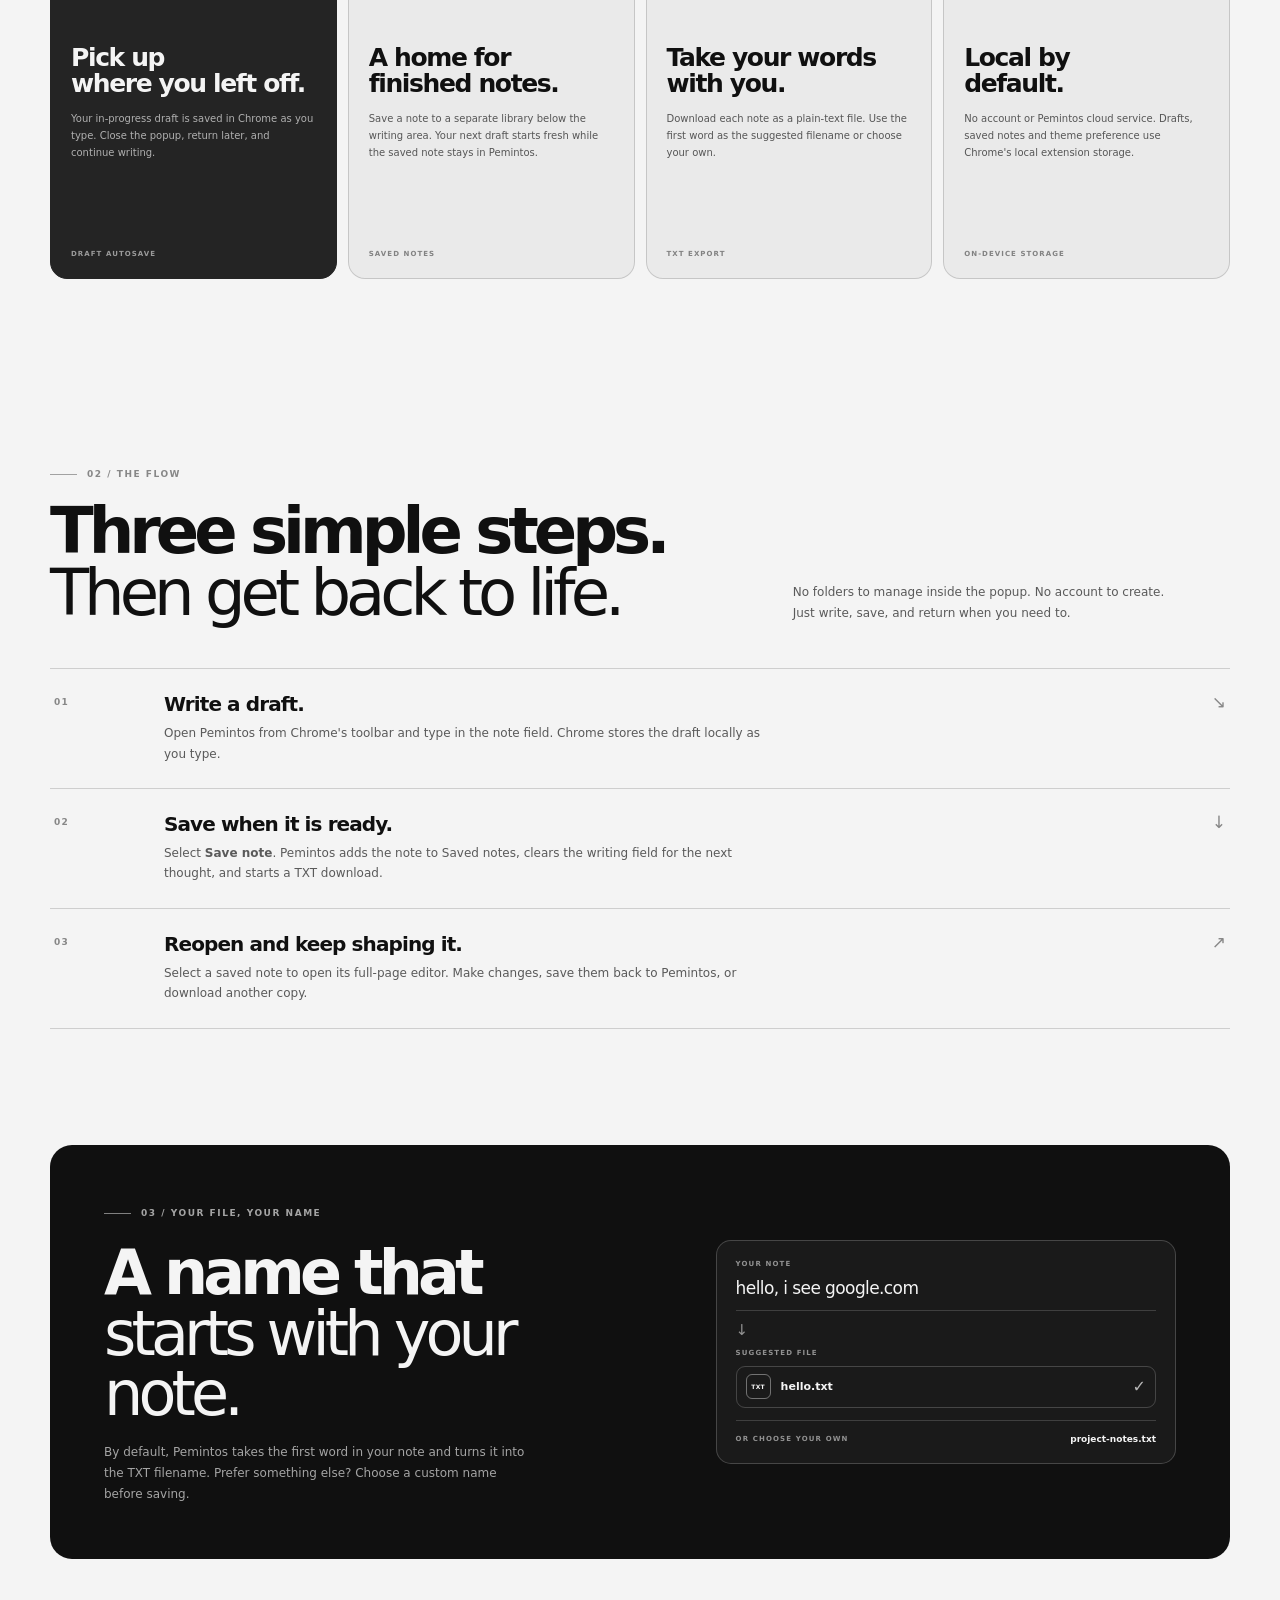
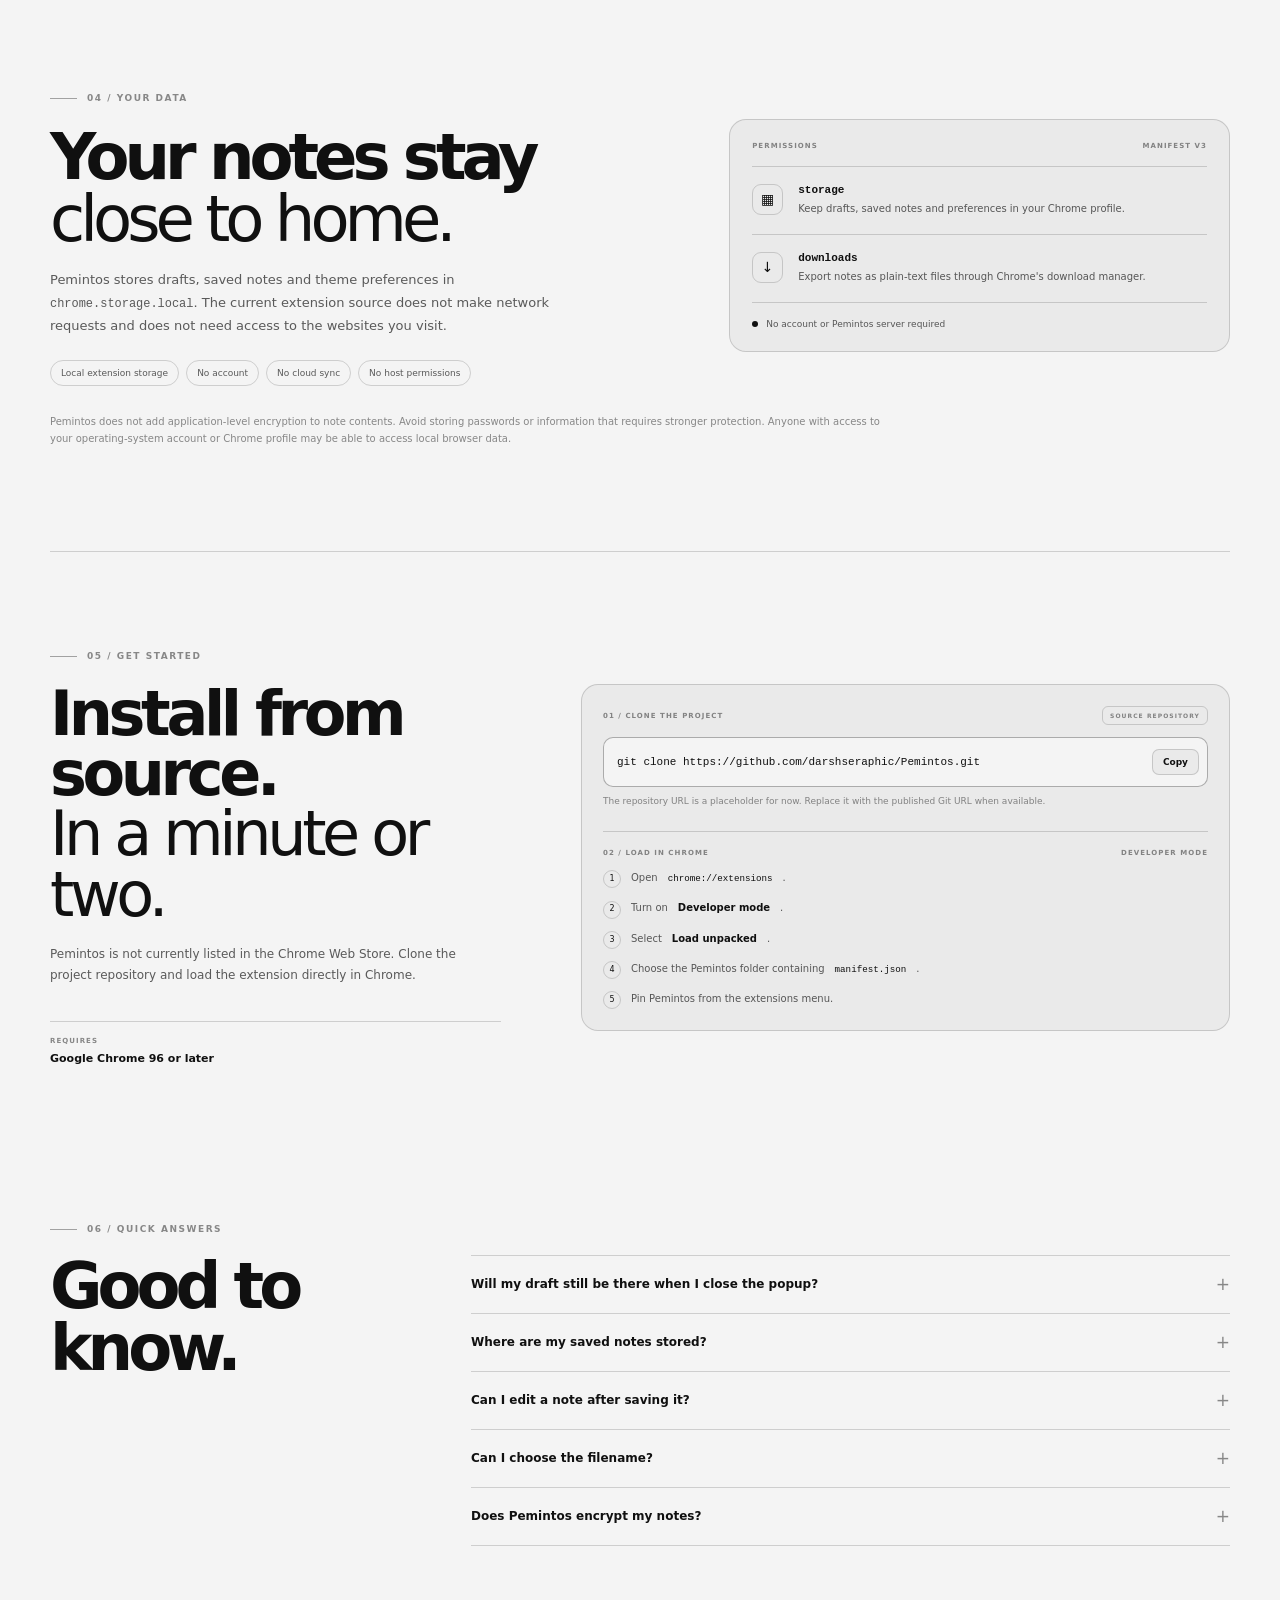
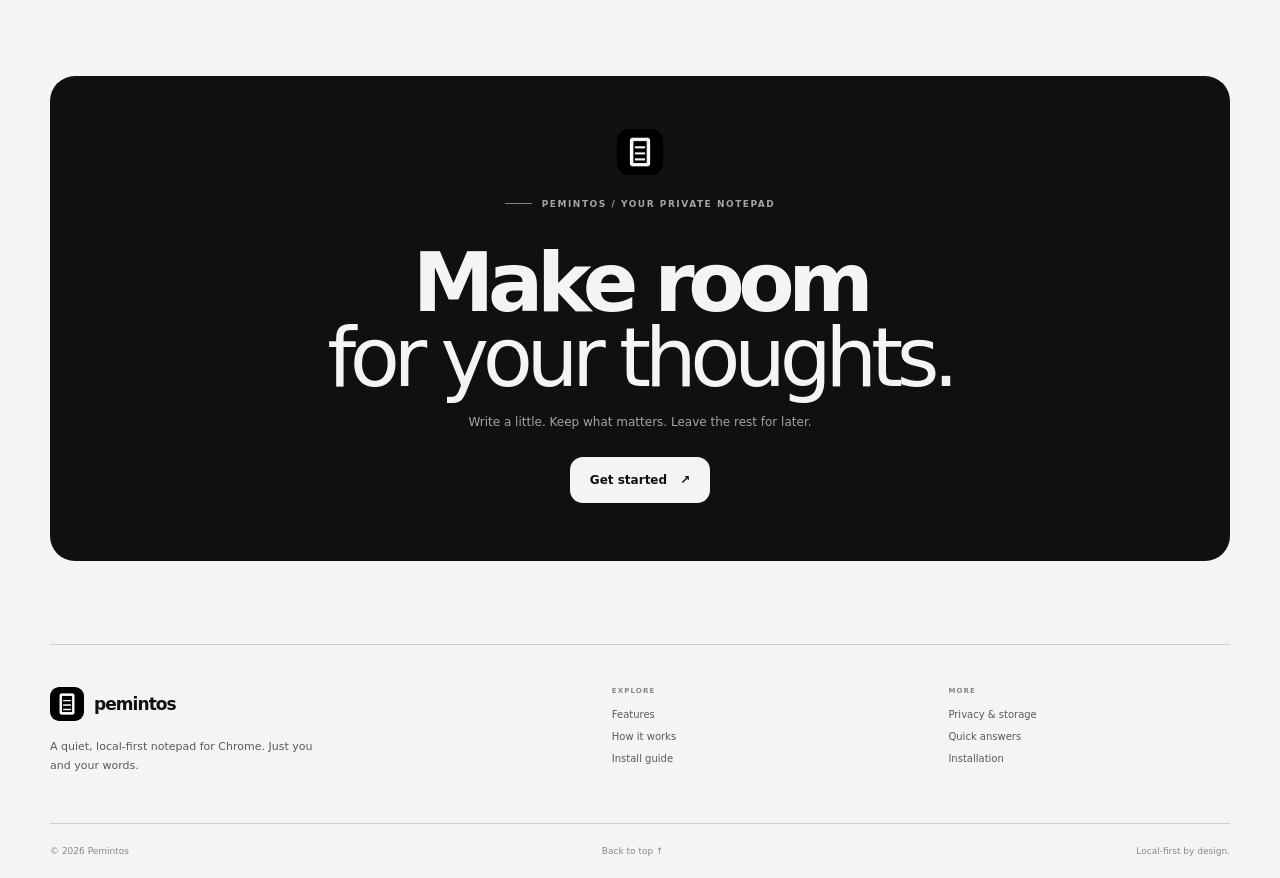
==== commit 2c9b9ba3: "Add clone link in Install from source section" ====
--- a/docs/index.html
+++ b/docs/index.html
@@ -222,7 +222,7 @@
         <div class="install-panel">
           <div class="install-panel-head"><span>01 / CLONE THE PROJECT</span><span class="source-status">SOURCE REPOSITORY</span></div>
           <div class="code-row">
-            <code id="cloneCommand">git clone &lt;repository-url&gt;</code>
+            <code id="cloneCommand">git clone https://github.com/darshseraphic/Pemintos.git</code>
             <button class="copy-button" id="copyCloneCommand" type="button" aria-label="Copy git clone command">Copy</button>
           </div>
           <p class="clone-note">The repository URL is a placeholder for now. Replace it with the published Git URL when available.</p>
